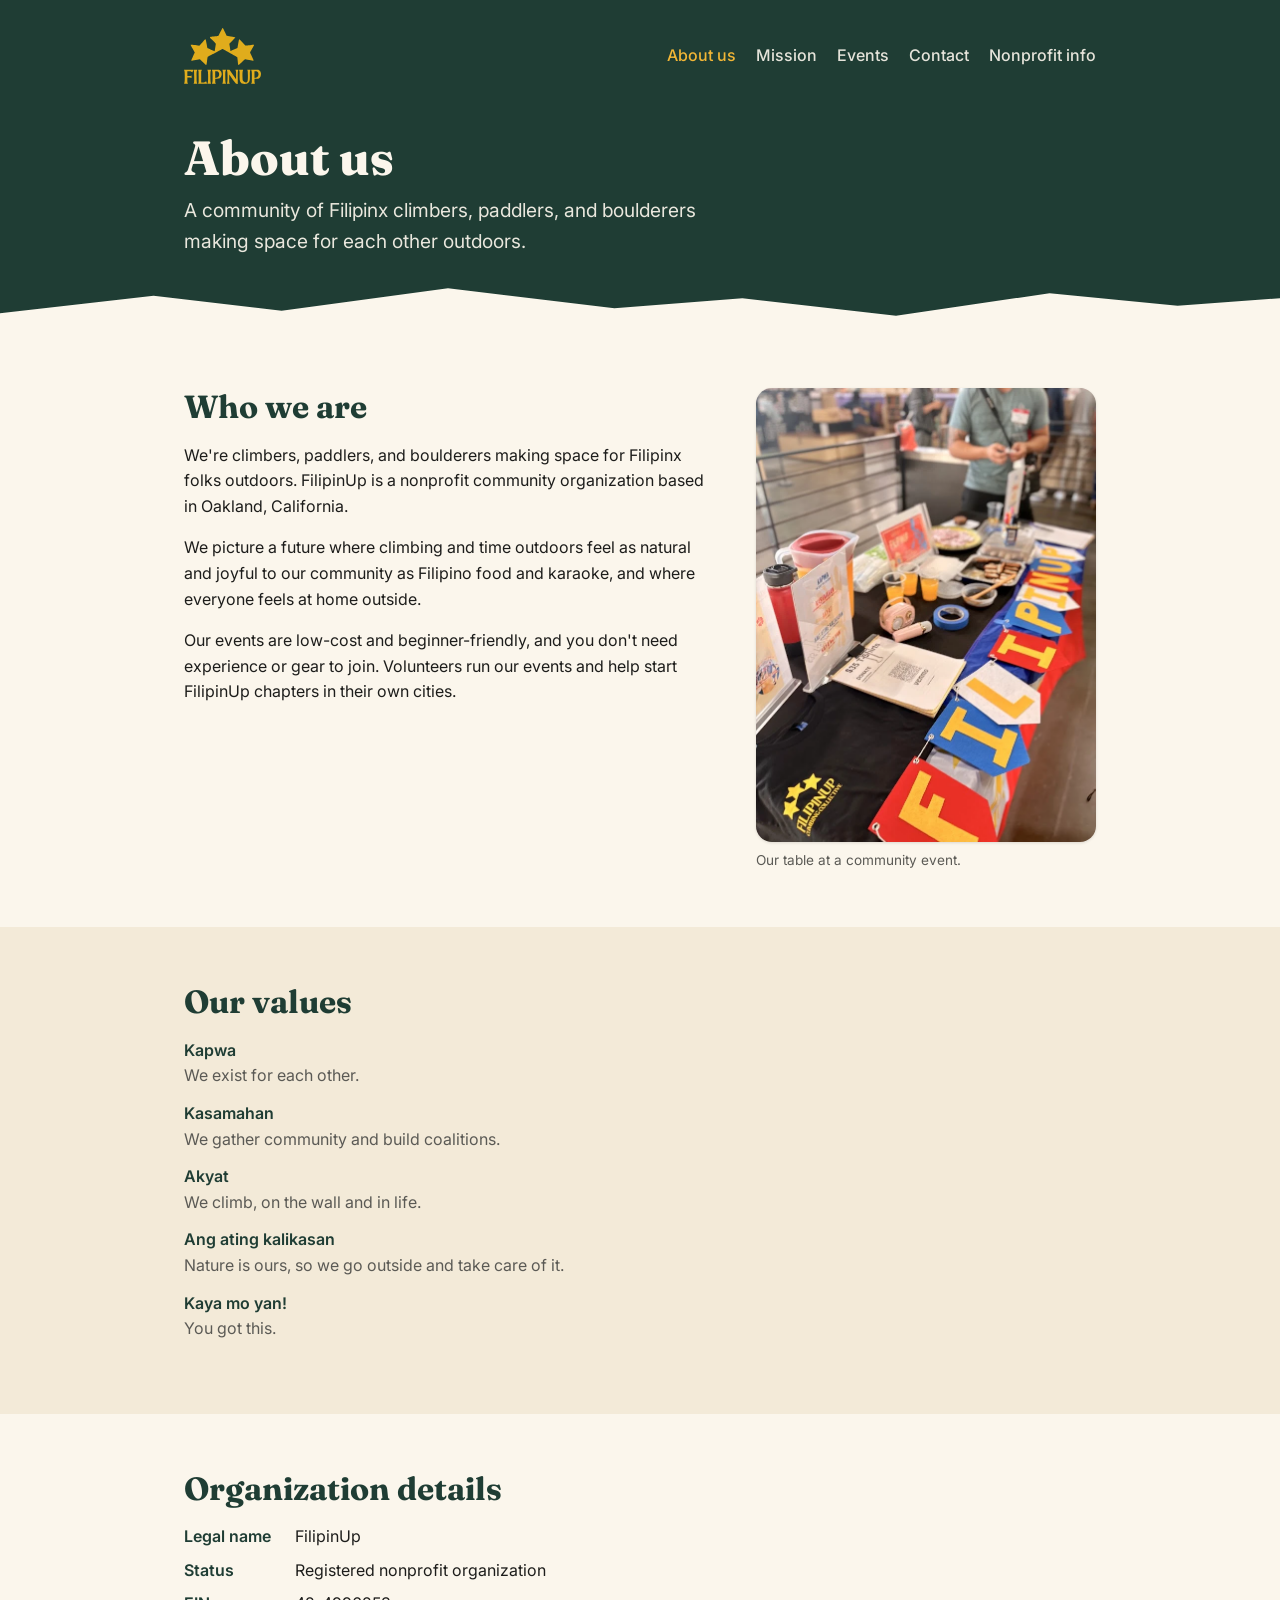
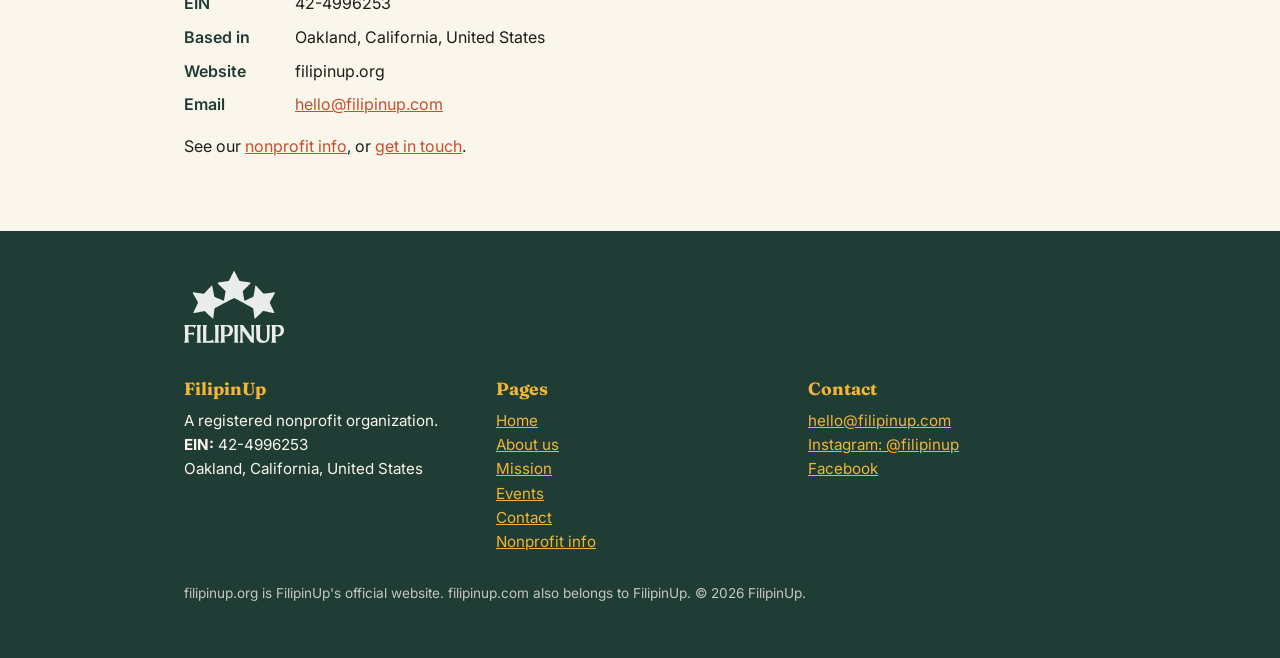
==== about.html @ a024c8df "Split site into separate pages and add photos Adds About us, Mission, Events, Contact and Nonprofit " ====
<!DOCTYPE html>
<html lang="en">
<head>
<meta charset="utf-8">
<meta name="viewport" content="width=device-width, initial-scale=1">
<title>About us — FilipinUp</title>
<meta name="description" content="Who FilipinUp is: a community of Filipinx climbers, paddlers, and boulderers based in Oakland, California.">
<link rel="icon" href="assets/logo-gold.svg" type="image/svg+xml">
<link rel="preconnect" href="https://fonts.googleapis.com">
<link rel="preconnect" href="https://fonts.gstatic.com" crossorigin>
<link href="https://fonts.googleapis.com/css2?family=Fraunces:opsz,wght@9..144,600;9..144,800&family=Inter:wght@400;500;600&display=swap" rel="stylesheet">
<link rel="stylesheet" href="assets/site.css">
</head>
<body>

<header class="hero page">
  <div class="wrap">
    <nav>
      <a class="logo" href="index.html"><img src="assets/logo-gold.svg" alt="FilipinUp home"></a>
      <ul>
        <li><a href="about.html" aria-current="page">About us</a></li>
        <li><a href="mission.html">Mission</a></li>
        <li><a href="events.html">Events</a></li>
        <li><a href="contact.html">Contact</a></li>
        <li><a href="nonprofit.html">Nonprofit info</a></li>
      </ul>
    </nav>
    <h1>About us</h1>
    <p class="lead">A community of Filipinx climbers, paddlers, and boulderers making space for each other outdoors.</p>
  </div>
</header>

<main>
  <section>
    <div class="wrap split">
      <div class="prose">
        <h2>Who we are</h2>
        <p>We're climbers, paddlers, and boulderers making space for Filipinx folks outdoors. FilipinUp is a nonprofit community organization based in Oakland, California.</p>
        <p>We picture a future where climbing and time outdoors feel as natural and joyful to our community as Filipino food and karaoke, and where everyone feels at home outside.</p>
        <p>Our events are low-cost and beginner-friendly, and you don't need experience or gear to join. Volunteers run our events and help start FilipinUp chapters in their own cities.</p>
      </div>
      <figure class="photo">
        <img src="assets/photos/community-table.webp" width="683" height="911" alt="The FilipinUp community table with a felt FilipinUp banner, snacks, drinks, our values sign, and FilipinUp T-shirts">
        <figcaption>Our table at a community event.</figcaption>
      </figure>
    </div>
  </section>

  <section class="alt">
    <div class="wrap">
      <h2>Our values</h2>
      <dl class="values">
        <dt>Kapwa</dt><dd>We exist for each other.</dd>
        <dt>Kasamahan</dt><dd>We gather community and build coalitions.</dd>
        <dt>Akyat</dt><dd>We climb, on the wall and in life.</dd>
        <dt>Ang ating kalikasan</dt><dd>Nature is ours, so we go outside and take care of it.</dd>
        <dt>Kaya mo yan!</dt><dd>You got this.</dd>
      </dl>
    </div>
  </section>

  <section>
    <div class="wrap">
      <h2>Organization details</h2>
      <dl class="facts">
        <dt>Legal name</dt><dd>FilipinUp</dd>
        <dt>Status</dt><dd>Registered nonprofit organization</dd>
        <dt>EIN</dt><dd>42-4996253</dd>
        <dt>Based in</dt><dd>Oakland, California, United States</dd>
        <dt>Website</dt><dd>filipinup.org</dd>
        <dt>Email</dt><dd><a href="mailto:hello@filipinup.com">hello@filipinup.com</a></dd>
      </dl>
      <p>See our <a href="nonprofit.html">nonprofit info</a>, or <a href="contact.html">get in touch</a>.</p>
    </div>
  </section>
</main>

<footer>
  <div class="wrap">
    <img class="footer-logo" src="assets/logo-black.svg" alt="FilipinUp">
    <div class="org-details">
      <div>
        <h4>FilipinUp</h4>
        <p>A registered nonprofit organization.<br>
        <strong>EIN:</strong> 42-4996253<br>
        Oakland, California, United States</p>
      </div>
      <div>
        <h4>Pages</h4>
        <ul>
          <li><a href="index.html">Home</a></li>
          <li><a href="about.html">About us</a></li>
          <li><a href="mission.html">Mission</a></li>
          <li><a href="events.html">Events</a></li>
          <li><a href="contact.html">Contact</a></li>
          <li><a href="nonprofit.html">Nonprofit info</a></li>
        </ul>
      </div>
      <div>
        <h4>Contact</h4>
        <p><a href="mailto:hello@filipinup.com">hello@filipinup.com</a><br>
        <a href="https://instagram.com/filipinup">Instagram: @filipinup</a><br>
        <a href="https://www.facebook.com/FilipinUp/">Facebook</a></p>
      </div>
    </div>
    <p class="fine">filipinup.org is FilipinUp's official website. filipinup.com also belongs to FilipinUp. &copy; <span id="yr">2026</span> FilipinUp.</p>
  </div>
</footer>
<script>try{document.getElementById('yr').textContent=new Date().getFullYear()}catch(e){}</script>
</body>
</html>
---- assets/site.css ----
:root {
  --sun: #f2b636;
  --clay: #c4502e;
  --forest: #1f3d34;
  --cream: #fbf6ec;
  --ink: #1d1d1b;
  --muted: #5b5a55;
}
* { box-sizing: border-box; }
body {
  margin: 0;
  font-family: "Inter", system-ui, sans-serif;
  color: var(--ink);
  background: var(--cream);
  line-height: 1.6;
}
a { color: var(--clay); }
.wrap { max-width: 960px; margin: 0 auto; padding: 0 24px; }
@media (max-width: 480px) { .wrap { padding: 0 16px; } }

/* Header (shared by every page) */
header.hero {
  background: var(--forest);
  color: var(--cream);
  padding: 28px 0 88px;
  position: relative;
  overflow: hidden;
}
header.hero::after {
  /* simple mountain ridge */
  content: "";
  position: absolute; left: 0; right: 0; bottom: -1px; height: 70px;
  background: var(--cream);
  clip-path: polygon(0 100%, 0 60%, 12% 25%, 22% 55%, 35% 10%, 48% 50%, 58% 30%, 70% 65%, 82% 20%, 92% 45%, 100% 30%, 100% 100%);
}
header.hero.page { padding-bottom: 76px; }
header.hero.page::after { height: 50px; }
nav { display: flex; justify-content: space-between; align-items: center; gap: 16px; flex-wrap: wrap; }
.logo { display: block; line-height: 0; }
.logo img { height: 56px; width: auto; }
.hero-art {
  position: absolute; right: 0; top: 96px; height: calc(100% - 150px);
  width: auto; opacity: .95; pointer-events: none;
}
@media (max-width: 1100px) { .hero-art { opacity: .45; } }
.hero .wrap { position: relative; z-index: 1; }
@media (max-width: 760px) { .hero-art { height: 60%; opacity: .25; } }
nav ul { list-style: none; display: flex; gap: 6px 20px; margin: 0; padding: 0; flex-wrap: wrap; }
nav a { color: var(--cream); text-decoration: none; font-weight: 500; opacity: .9; }
nav a:hover { opacity: 1; text-decoration: underline; }
nav a[aria-current="page"] { opacity: 1; color: var(--sun); }
.hero h1 {
  font-family: "Fraunces", serif; font-weight: 800;
  font-size: clamp(2.2rem, 6vw, 3.8rem); line-height: 1.1;
  margin: 64px 0 16px; max-width: 14ch;
}
.hero.page h1 { font-size: clamp(2rem, 5vw, 3rem); margin: 48px 0 10px; max-width: none; }
.hero p.lead { font-size: 1.2rem; max-width: 46ch; opacity: .92; margin: 0 0 28px; }
.hero.page p.lead { margin-bottom: 0; }
.btn {
  display: inline-block; background: var(--sun); color: var(--ink);
  padding: 12px 22px; border-radius: 999px; font-weight: 600; text-decoration: none;
}
.btn.ghost { background: transparent; color: var(--cream); border: 2px solid var(--cream); margin-left: 8px; }
.btn.outline { background: transparent; color: var(--forest); border: 2px solid var(--forest); }

/* Content */
section { padding: 56px 0; }
h2 { font-family: "Fraunces", serif; font-size: 2rem; margin: 0 0 16px; color: var(--forest); line-height: 1.2; }
.mission {
  font-family: "Fraunces", serif; font-size: 1.5rem; line-height: 1.4;
  border-left: 6px solid var(--sun); padding-left: 20px; margin: 0 0 20px;
}
.prose { max-width: 68ch; }
.wrap.prose { max-width: 960px; }
.wrap.prose > * { max-width: 68ch; }
.split { display: grid; grid-template-columns: 1fr 340px; gap: 40px; align-items: start; }
.split .photo { margin: 0; }
.split .photo img { display: block; width: 100%; height: auto; border-radius: 16px; box-shadow: 0 1px 3px rgba(0,0,0,.12); }
.split .photo figcaption { margin-top: 8px; font-size: .85rem; color: var(--muted); }
@media (max-width: 760px) { .split { grid-template-columns: 1fr; gap: 24px; } .split .photo { max-width: 420px; } }
.grid { display: grid; grid-template-columns: repeat(auto-fit, minmax(220px, 1fr)); gap: 20px; }
.card { background: #fff; border-radius: 16px; padding: 22px; box-shadow: 0 1px 3px rgba(0,0,0,.07); }
.card h3 { margin: 0 0 6px; font-size: 1.1rem; color: var(--clay); }
.card p { margin: 0; color: var(--muted); }
.card p + p { margin-top: 8px; }
a.card { text-decoration: none; color: inherit; display: block; }
a.card:hover h3 { text-decoration: underline; }
.values dt { font-weight: 600; color: var(--forest); }
.values dd { margin: 0 0 12px; color: var(--muted); }
.alt { background: #f3ead8; }
.calendar { position: relative; width: 100%; height: 600px; border-radius: 16px; overflow: hidden; background: #fff; box-shadow: 0 1px 3px rgba(0,0,0,.07); }
.calendar iframe { position: absolute; inset: 0; width: 100%; height: 100%; border: 0; }
@media (max-width: 600px) { .calendar { height: 480px; } }
.facts { display: grid; grid-template-columns: max-content 1fr; gap: 8px 24px; margin: 0; }
.facts dt { font-weight: 600; color: var(--forest); }
.facts dd { margin: 0; }
@media (max-width: 520px) { .facts { grid-template-columns: 1fr; gap: 2px; } .facts dd { margin-bottom: 10px; } }
.doc-list { list-style: none; padding: 0; margin: 0; display: grid; gap: 12px; }
.doc-list li { background: #fff; border-radius: 12px; padding: 16px 20px; box-shadow: 0 1px 3px rgba(0,0,0,.07); display: flex; justify-content: space-between; align-items: center; gap: 12px; flex-wrap: wrap; }
.doc-list .meta { color: var(--muted); font-size: .9rem; }

/* Footer (shared by every page) */
footer { background: var(--forest); color: var(--cream); padding: 40px 0; font-size: .95rem; }
footer a { color: var(--sun); }
.footer-logo { height: 72px; width: auto; filter: invert(1); opacity: .9; margin-bottom: 24px; }
.org-details { display: grid; grid-template-columns: repeat(auto-fit, minmax(200px, 1fr)); gap: 24px; }
.org-details h4 { margin: 0 0 6px; font-family: "Fraunces", serif; font-size: 1.1rem; color: var(--sun); }
.org-details p { margin: 0; }
.org-details ul { list-style: none; margin: 0; padding: 0; }
.fine { margin-top: 28px; opacity: .75; font-size: .85rem; }
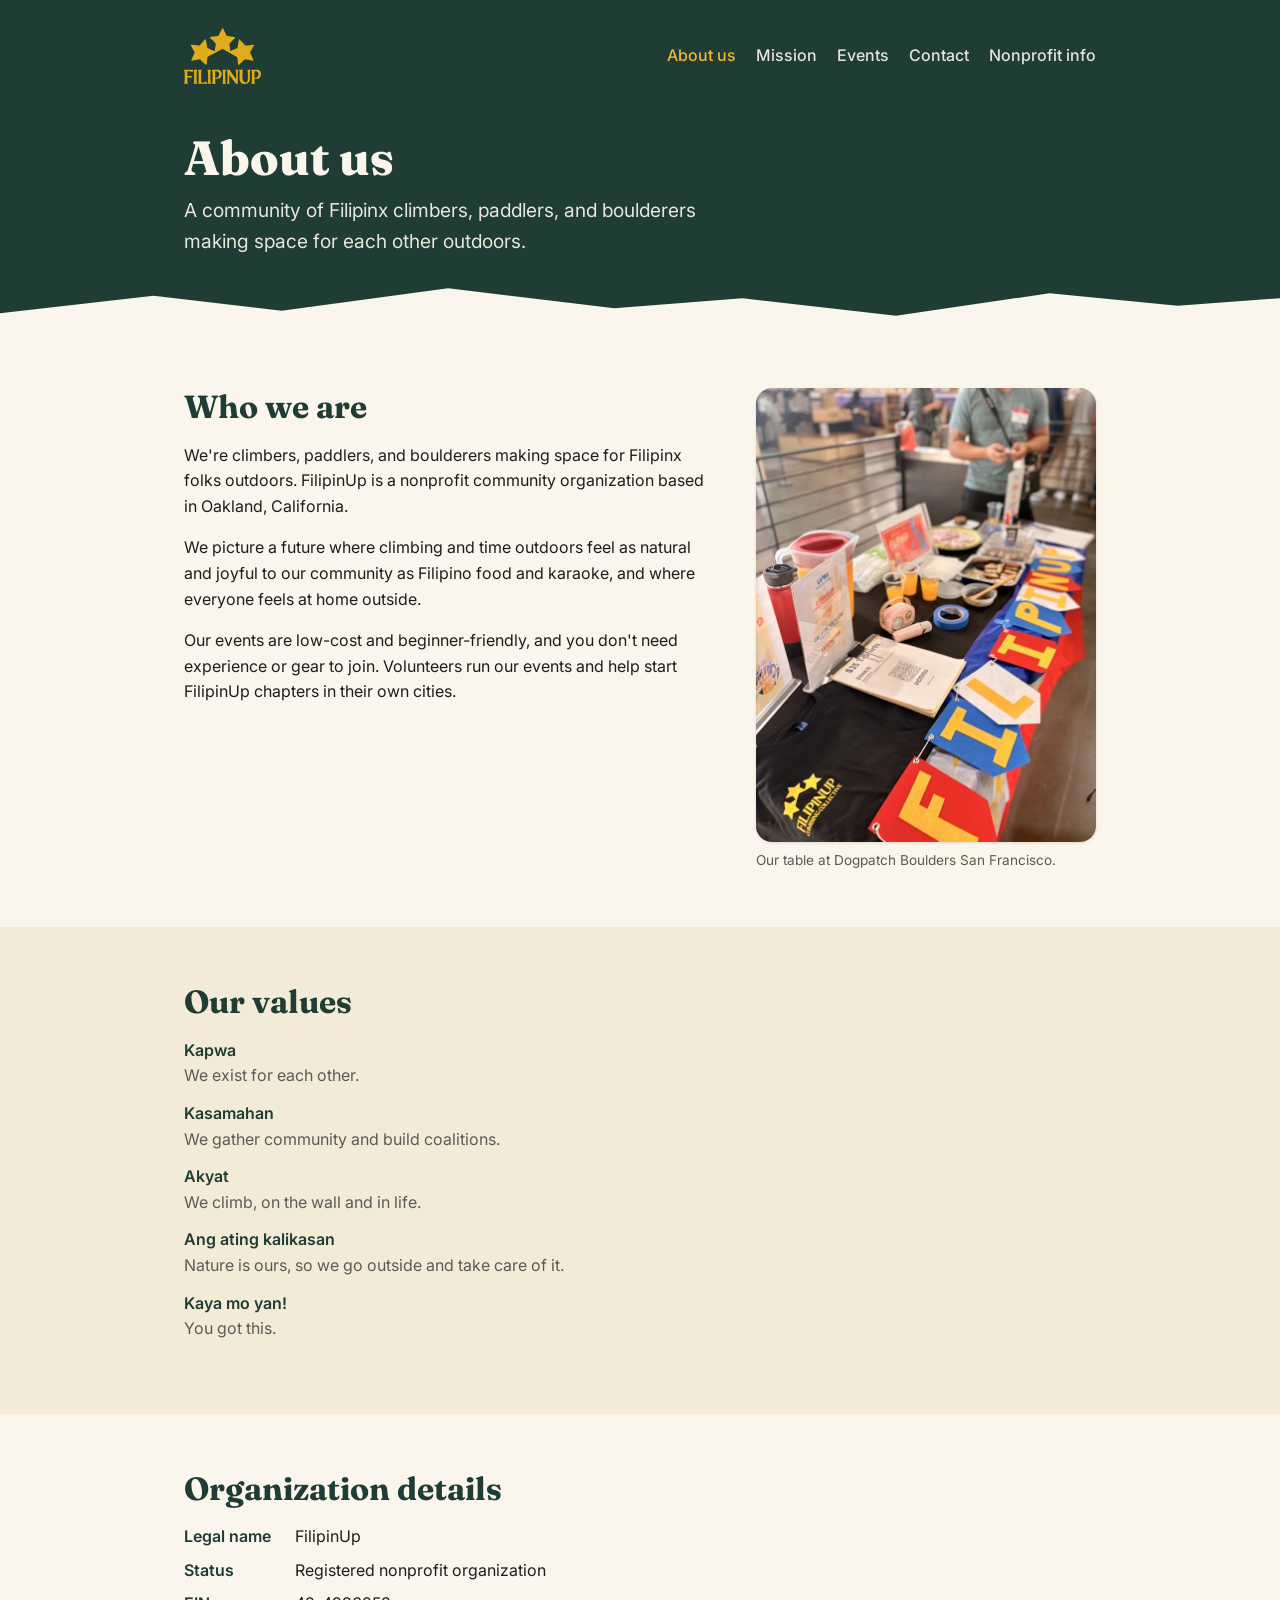
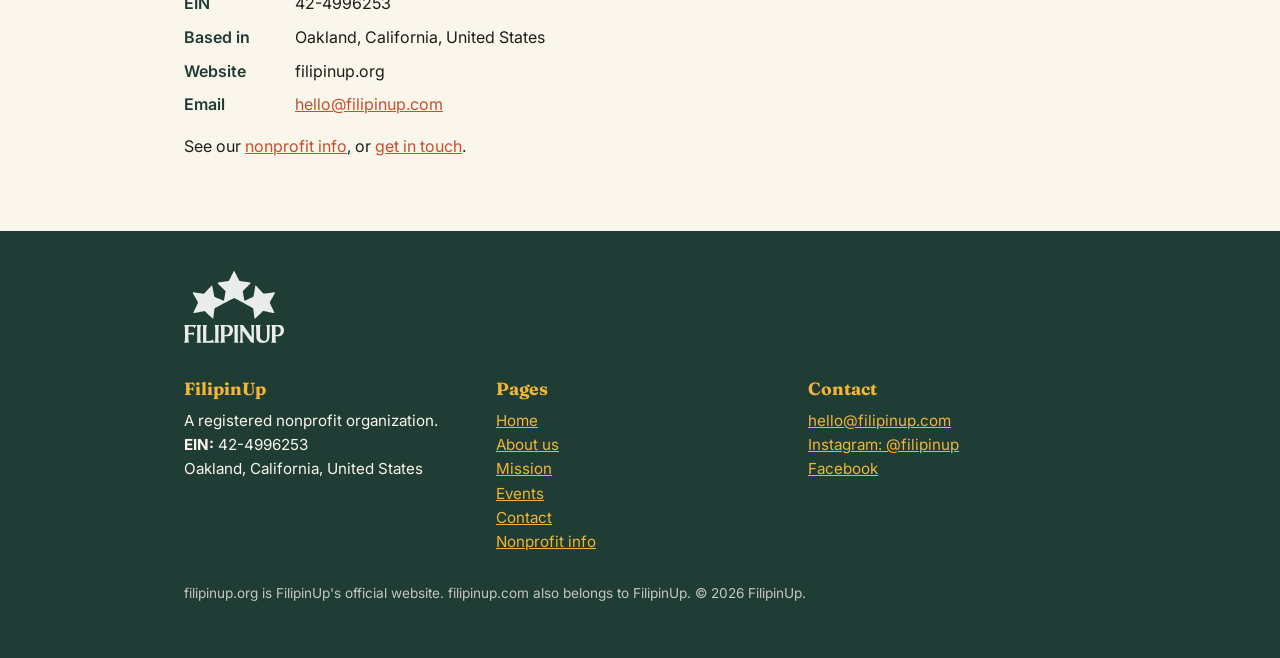
==== commit c2b82539: "Update photo captions with event locations Co-Authored-By: Claude Opus 5.5 <noreply@anthropic.com>" ====
--- a/about.html
+++ b/about.html
@@ -40,8 +40,8 @@
         <p>Our events are low-cost and beginner-friendly, and you don't need experience or gear to join. Volunteers run our events and help start FilipinUp chapters in their own cities.</p>
       </div>
       <figure class="photo">
-        <img src="assets/photos/community-table.webp" width="683" height="911" alt="The FilipinUp community table with a felt FilipinUp banner, snacks, drinks, our values sign, and FilipinUp T-shirts">
-        <figcaption>Our table at a community event.</figcaption>
+        <img src="assets/photos/community-table.webp" width="683" height="911" alt="The FilipinUp table at Dogpatch Boulders San Francisco, with a felt FilipinUp banner, snacks, drinks, our values sign, and FilipinUp T-shirts">
+        <figcaption>Our table at Dogpatch Boulders San Francisco.</figcaption>
       </figure>
     </div>
   </section>
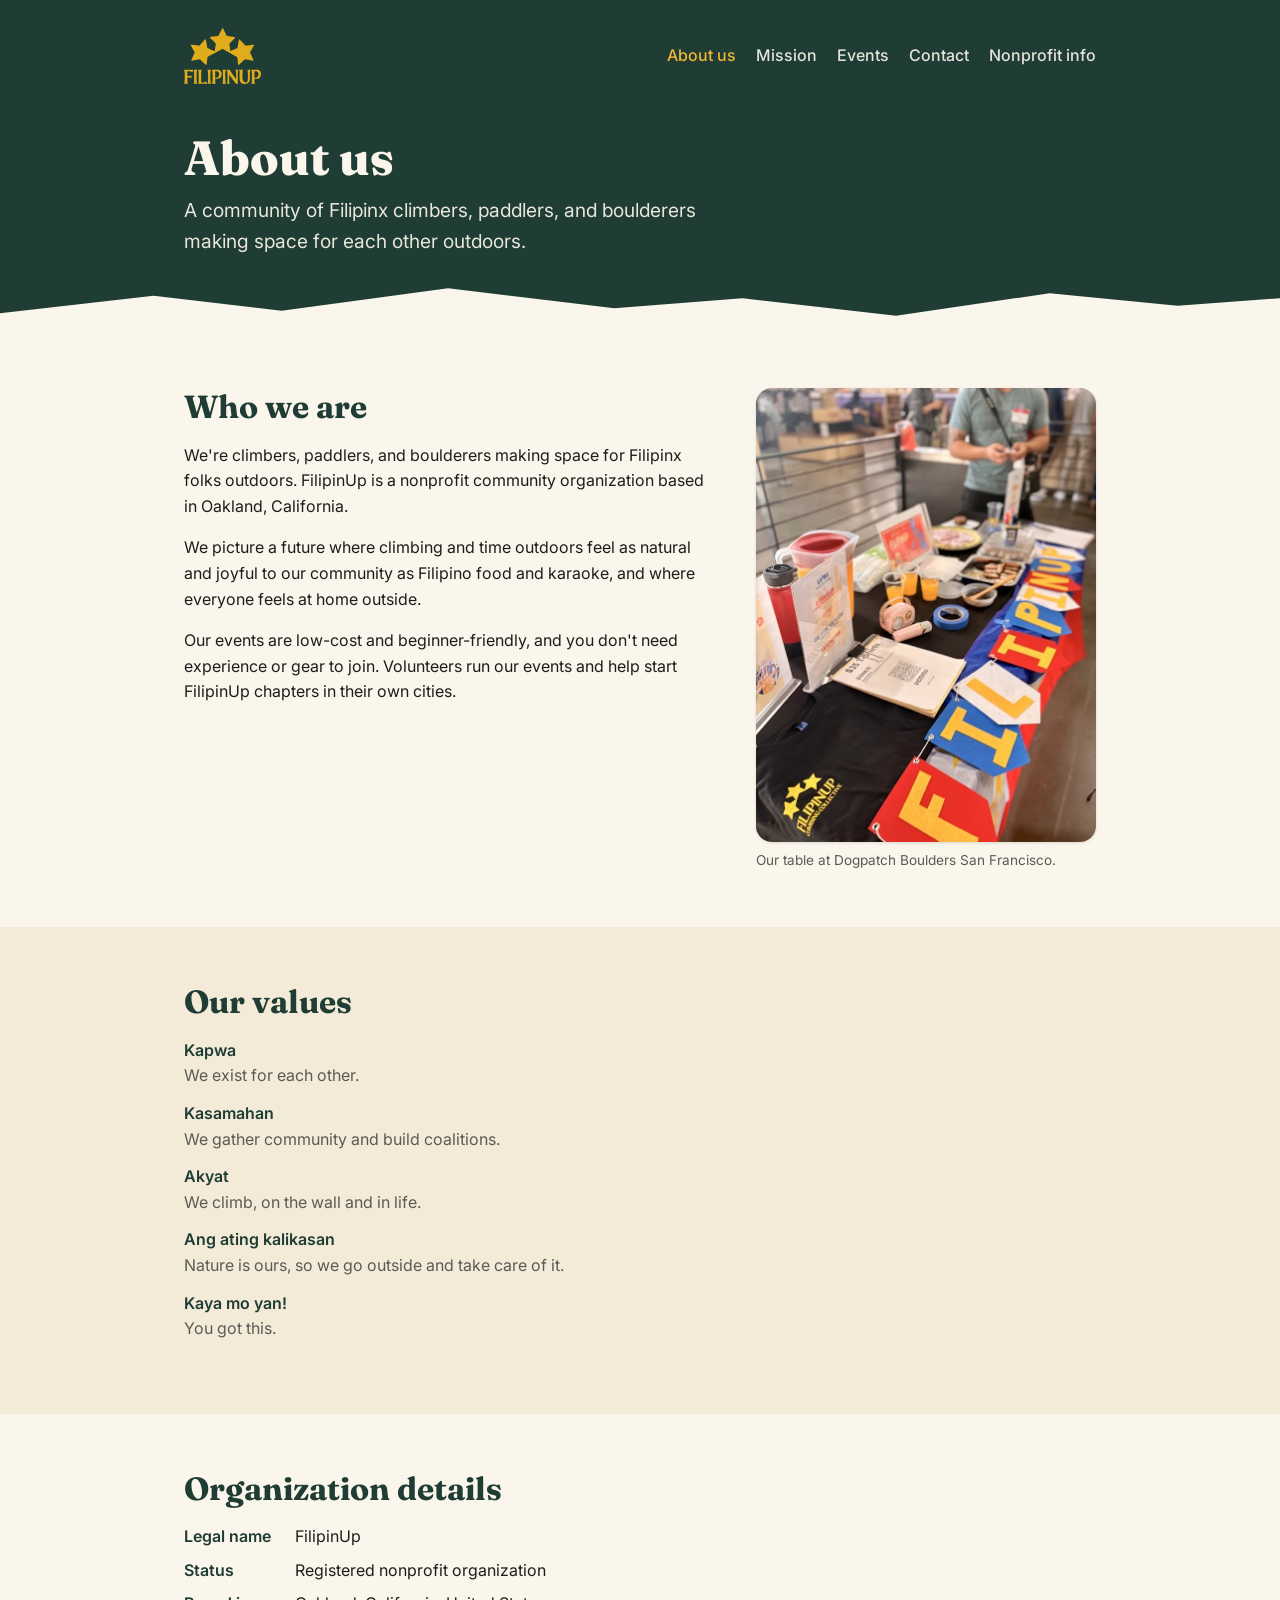
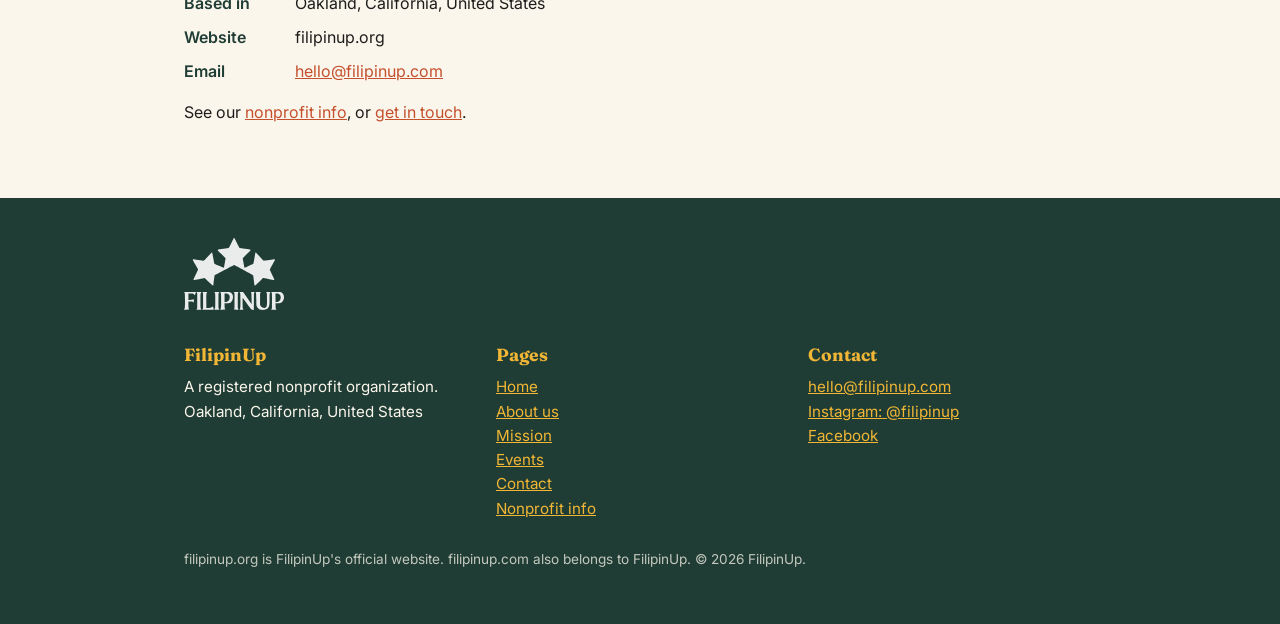
==== commit 3e3680bd: "Remove EIN from the site Co-Authored-By: Claude Opus 5.5 <noreply@anthropic.com>" ====
--- a/about.html
+++ b/about.html
@@ -65,7 +65,6 @@
       <dl class="facts">
         <dt>Legal name</dt><dd>FilipinUp</dd>
         <dt>Status</dt><dd>Registered nonprofit organization</dd>
-        <dt>EIN</dt><dd>42-4996253</dd>
         <dt>Based in</dt><dd>Oakland, California, United States</dd>
         <dt>Website</dt><dd>filipinup.org</dd>
         <dt>Email</dt><dd><a href="mailto:hello@filipinup.com">hello@filipinup.com</a></dd>
@@ -82,7 +81,6 @@
       <div>
         <h4>FilipinUp</h4>
         <p>A registered nonprofit organization.<br>
-        <strong>EIN:</strong> 42-4996253<br>
         Oakland, California, United States</p>
       </div>
       <div>
--- a/assets/site.css
+++ b/assets/site.css
@@ -96,6 +96,13 @@
 .facts dt { font-weight: 600; color: var(--forest); }
 .facts dd { margin: 0; }
 @media (max-width: 520px) { .facts { grid-template-columns: 1fr; gap: 2px; } .facts dd { margin-bottom: 10px; } }
+.gym-list { list-style: none; margin: 8px 0 0; padding: 0; }
+.gym-list li { display: flex; justify-content: space-between; align-items: center; gap: 12px; padding: 7px 0; border-top: 1px solid #eee5d3; }
+.gym-list li > a { display: inline-flex; align-items: center; gap: 10px; }
+.gym-icon { width: 28px; height: 28px; border-radius: 6px; flex: none; object-fit: contain; }
+.gym-list li:first-child { border-top: 0; }
+.gym-list a { font-weight: 600; }
+.gym-list .meta { color: var(--muted); font-size: .9rem; white-space: nowrap; }
 .doc-list { list-style: none; padding: 0; margin: 0; display: grid; gap: 12px; }
 .doc-list li { background: #fff; border-radius: 12px; padding: 16px 20px; box-shadow: 0 1px 3px rgba(0,0,0,.07); display: flex; justify-content: space-between; align-items: center; gap: 12px; flex-wrap: wrap; }
 .doc-list .meta { color: var(--muted); font-size: .9rem; }
